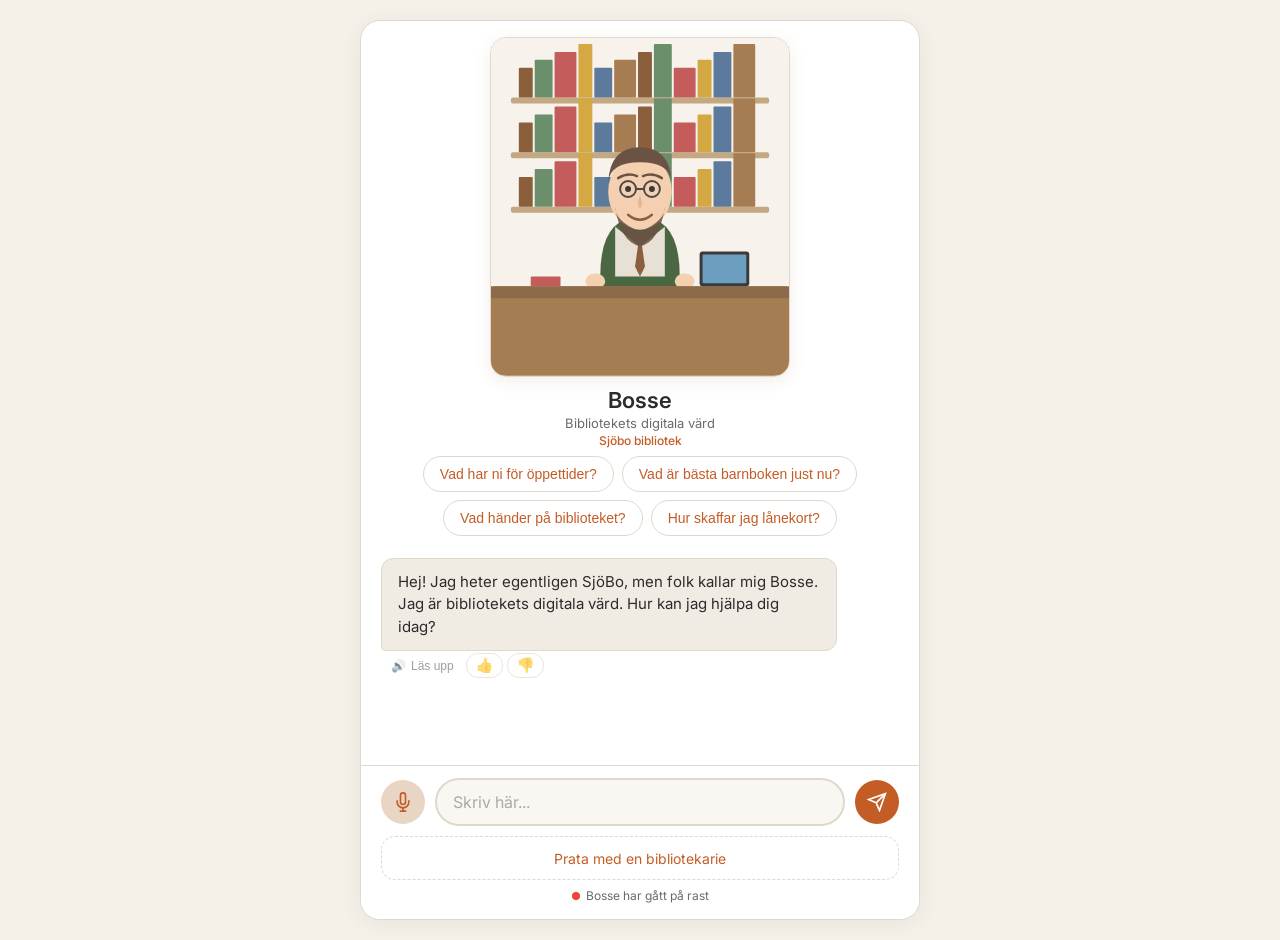
==== ui/index.html @ 3f4b2e7b "Huvudmapp: tre skärmar (medborgare/personal/admin) + AiBi-kiosk, Firebase Hosting-config" ====
<!DOCTYPE html>
<html lang="sv">
<head>
<meta charset="UTF-8">
<meta name="viewport" content="width=device-width, initial-scale=1.0">
<title>Bosse — Bibliotekets digitala värd</title>
<link rel="stylesheet" href="style.css">
<link href="https://fonts.googleapis.com/css2?family=Inter:wght@400;500;600&display=swap" rel="stylesheet">
</head>
<body>
<div class="app-container">
<div class="chat-wrapper">
<div class="avatar-section" id="avatarSection"></div>
<div class="intro-box" id="introBox"><p class="intro-text" id="introText"></p></div>
<div class="quick-chips" id="quickChips"></div>
<div class="chat-history" id="chatHistory"></div>
<div class="input-area" id="inputArea"></div>
</div>
</div>
<div class="attract-overlay hidden" id="attractOverlay">
  <div class="attract-scene" id="attractScene"></div>
  <div class="attract-title" id="attractTitle">Hej! Bosse är här.</div>
  <div class="attract-sub" id="attractSub">Tryck här och fråga mig om böcker, öppettider eller biblioteket.</div>
  <div class="attract-open" id="attractOpen"></div>
  <div class="attract-press"><span class="dot"></span> Tryck var som helst för att börja</div>
</div>
<script src="components/avatar.js"></script>
<script src="components/chat.js"></script>
<script src="components/input.js"></script>
<script src="app.js"></script>
</body>
</html>
---- ui/style.css ----
* { margin: 0; padding: 0; box-sizing: border-box; }

:root {
    --bg: #f5f0e8;
    --card: #ffffff;
    --text: #2c2c2c;
    --text-muted: #6b6b6b;
    --accent: #c45c26;
    --accent-light: #e8d5c4;
    --border: #e0d8cc;
    --shadow: 0 4px 24px rgba(0,0,0,0.06);
    --radius: 20px;
    --radius-sm: 12px;
}

body {
    font-family: 'Inter', sans-serif;
    background: var(--bg);
    color: var(--text);
    min-height: 100vh;
    display: flex;
    justify-content: center;
    align-items: center;
    padding: 20px;
}

.app-container {
    width: 100%;
    max-width: 560px;
    height: 100vh;
    max-height: 900px;
    display: flex;
    flex-direction: column;
}

.chat-wrapper {
    background: var(--card);
    border-radius: var(--radius);
    box-shadow: var(--shadow);
    flex: 1;
    display: flex;
    flex-direction: column;
    overflow: hidden;
    border: 1px solid var(--border);
}

/* Avatar — kompakt */
.avatar-section {
    text-align: center;
    padding: 16px 20px 8px;
    flex-shrink: 0;
}

.avatar-circle {
    width: 60px;
    height: 60px;
    border-radius: 50%;
    background: var(--accent-light);
    display: flex;
    align-items: center;
    justify-content: center;
    margin: 0 auto 8px;
    border: 3px solid var(--accent);
    box-shadow: 0 4px 16px rgba(196, 92, 38, 0.15);
}

.avatar-emoji { font-size: 30px; line-height: 1; }
.bosse-name { font-size: 20px; font-weight: 600; margin-bottom: 2px; }
.bosse-title { font-size: 13px; color: var(--text-muted); }

/* Chat — ren, utan konstiga linjer */
.chat-history {
    flex: 1;
    overflow-y: auto;
    padding: 8px 20px;
    display: flex;
    flex-direction: column;
    gap: 10px;
    scroll-behavior: smooth;
}

.chat-history::-webkit-scrollbar { width: 6px; }
.chat-history::-webkit-scrollbar-thumb { background: var(--border); border-radius: 3px; }

.message {
    max-width: 85%;
    padding: 12px 16px;
    border-radius: var(--radius-sm);
    font-size: 15px;
    line-height: 1.5;
    animation: fadeIn 0.3s ease;
    word-wrap: break-word;
}

@keyframes fadeIn {
    from { opacity: 0; transform: translateY(6px); }
    to { opacity: 1; transform: translateY(0); }
}

.message.user {
    align-self: flex-end;
    background: var(--accent);
    color: white;
    border-bottom-right-radius: 4px;
    margin-left: auto;
}

.message.bosse {
    align-self: flex-start;
    background: #f0ebe3;
    color: var(--text);
    border-bottom-left-radius: 4px;
    border: 1px solid var(--border);
}

.message.typing {
    align-self: flex-start;
    background: #f0ebe3;
    color: var(--text-muted);
    font-style: italic;
    border: 1px solid var(--border);
}

/* Input */
.input-area {
    padding: 12px 20px 16px;
    border-top: 1px solid var(--border);
    background: var(--card);
    flex-shrink: 0;
}

.input-wrapper { display: flex; gap: 10px; align-items: center; }

#userInput {
    flex: 1;
    padding: 12px 16px;
    border: 2px solid var(--border);
    border-radius: 28px;
    font-size: 15px;
    font-family: inherit;
    background: #faf7f2;
    color: var(--text);
    outline: none;
    transition: border-color 0.2s, box-shadow 0.2s;
}

#userInput:focus {
    border-color: var(--accent);
    box-shadow: 0 0 0 3px rgba(196, 92, 38, 0.1);
}

#userInput::placeholder { color: #aaa; }
#userInput:disabled { background: #f0ece6; color: #999; }

.mic-btn {
    width: 44px;
    height: 44px;
    border-radius: 50%;
    border: none;
    background: #e8d5c4;
    color: var(--accent);
    display: flex;
    align-items: center;
    justify-content: center;
    cursor: pointer;
    transition: all 0.2s;
    flex-shrink: 0;
}

.mic-btn:hover { background: var(--accent-light); transform: scale(1.05); }
.mic-btn.recording { background: #f44336; color: white; animation: pulse 1s infinite; }
@keyframes pulse { 0%, 100% { transform: scale(1); } 50% { transform: scale(1.1); } }

.send-btn {
    width: 44px;
    height: 44px;
    border-radius: 50%;
    border: none;
    background: var(--accent);
    color: white;
    display: flex;
    align-items: center;
    justify-content: center;
    cursor: pointer;
    transition: transform 0.15s, background 0.2s;
    flex-shrink: 0;
}

.send-btn:hover { background: #a84d1f; transform: scale(1.05); }
.send-btn:active { transform: scale(0.95); }
.send-btn:disabled { background: #ccc; cursor: not-allowed; transform: none; }

.status-bar {
    display: flex;
    align-items: center;
    justify-content: center;
    gap: 6px;
    margin-top: 8px;
    font-size: 12px;
    color: var(--text-muted);
}

.status-dot {
    width: 8px;
    height: 8px;
    border-radius: 50%;
    background: #ccc;
    transition: background 0.3s;
}

.status-dot.online { background: #4caf50; box-shadow: 0 0 6px rgba(76,175,80,0.4); }
.status-dot.offline { background: #f44336; }
.status-dot.dummy { background: #ff9800; }

@media (max-width: 600px) {
    body { padding: 0; }
    .app-container { max-width: 100%; max-height: 100vh; height: 100vh; }
    .chat-wrapper { border-radius: 0; border: none; }
}
/* ===== BOSSE-FAS2-START - tillagt av bosse-fas2-frontend.sh ===== */

:root {
    /* Saknades tidigare men refererades av flera hover-regler. */
    --accent-soft: #f5ece0;
    --success: #6b8e6b;
    --danger: #c45c5c;
}

/* Meddelandegrupp: bubbla + feedbackrad. Bubblan behåller sitt utseende,
   men flyttas in i en grupp så knapparna kan ligga utanför den. */
.msg-group {
    display: flex;
    flex-direction: column;
    max-width: 88%;
    gap: 2px;
}

.msg-group.user {
    align-self: flex-end;
    align-items: flex-end;
}

.msg-group.bosse {
    align-self: flex-start;
    align-items: flex-start;
}

.msg-group .message {
    max-width: 100%;
    margin-left: 0;
    margin-right: 0;
}

/* ===== Tumme upp / ner ===== */
.message-feedback {
    display: flex;
    gap: 6px;
    padding-left: 2px;
    opacity: 0.65;
    transition: opacity 0.2s;
}

.message-feedback:hover {
    opacity: 1;
}

.feedback-btn {
    background: none;
    border: 1px solid var(--border, #e8e0d4);
    border-radius: 12px;
    padding: 3px 9px;
    font-size: 14px;
    line-height: 1.2;
    cursor: pointer;
    transition: all 0.15s;
}

.feedback-btn:hover {
    background: var(--accent-soft);
    border-color: var(--accent-light, #d4b896);
    transform: scale(1.06);
}

.feedback-btn.up:hover {
    background: #e8f5e9;
    border-color: var(--success);
}

.feedback-btn.down:hover {
    background: #ffebee;
    border-color: var(--danger);
}

.feedback-btn.voted {
    opacity: 0.45;
    pointer-events: none;
}

.feedback-thanks {
    font-size: 12px;
    color: var(--success);
    padding-left: 2px;
}

/* ===== Källkort ===== */
.msg-sources {
    display: flex;
    flex-wrap: wrap;
    align-items: center;
    gap: 6px;
    margin-top: 6px;
    padding-left: 2px;
    max-width: 82%;
}
.sources-label {
    font-size: 11px;
    color: var(--muted, #8a8279);
    margin-right: 4px;
}
.source-chip {
    border: 1px solid var(--accent-light, #d4b896);
    background: #fdfaf5;
    color: var(--accent, #8b5e3c);
    border-radius: 20px;
    padding: 5px 12px;
    font-size: 12px;
    font-family: inherit;
    cursor: pointer;
    transition: all 0.15s;
    max-width: 100%;
    overflow: hidden;
    text-overflow: ellipsis;
    white-space: nowrap;
}
.source-chip:hover {
    background: var(--accent-soft, #f2e8db);
}
.sources-hint {
    font-size: 10px;
    color: var(--muted, #8a8279);
    opacity: 0.7;
}

/* ===== Prata med en bibliotekarie ===== */
.human-btn {
    display: block;
    width: 100%;
    margin-top: 10px;
    padding: 11px;
    background: transparent;
    border: 1.5px dashed var(--accent-light, #d4b896);
    border-radius: 14px;
    color: var(--accent, #8b5e3c);
    font-size: 14px;
    font-family: inherit;
    cursor: pointer;
    transition: all 0.2s;
    min-height: 44px;
}

.human-btn:hover:not(:disabled) {
    background: var(--accent-soft);
    border-style: solid;
}

.human-btn:disabled {
    cursor: default;
    opacity: 0.75;
}

.human-btn.sent {
    border-style: solid;
    border-color: var(--success);
    color: var(--success);
    background: #f2f7f2;
}

/* ===== Mobil och touch ===== */
@media (max-width: 600px) {
    .message { font-size: 16px; }
    .human-btn { font-size: 15px; padding: 13px; }
}

/* Textstorlek 16px hindrar iOS från att zooma in vid fokus. */
#userInput { font-size: 16px; }

/* Grövre träffytor när det inte finns någon muspekare. */
@media (hover: none) {
    .feedback-btn { padding: 7px 13px; font-size: 16px; }
    .mic-btn, .send-btn { width: 50px; height: 50px; min-width: 50px; }
}

/* Respektera systeminställning för minskad rörelse. */
@media (prefers-reduced-motion: reduce) {
    * { animation: none !important; transition: none !important; }
}

/* ===== BOSSE-FAS2-SLUT ===== */
/* ===== BOSSE-GRAFIK-START ===== */

/* Illustrationen ligger i en inramad ruta i stället för att bre ut sig
   till kanterna. Då spelar det ingen roll hur avatar-sektionens padding
   är satt - ramen ser avsiktlig ut oavsett. */
.bosse-scene-wrap {
    width: 100%;
    max-width: 300px;
    margin: 0 auto 10px;
    border-radius: 16px;
    overflow: hidden;
    border: 1px solid var(--border, #e8e0d4);
    box-shadow: 0 4px 16px rgba(139, 94, 60, 0.10);
    line-height: 0;
}

.bosse-scene {
    display: block;
    width: 100%;
    height: auto;
}

/* Andning: hela figuren, inte disken eller hyllan bakom. */
.bosse-breathe {
    animation: bosseBreathe 4.6s ease-in-out infinite;
    transform-box: fill-box;
    transform-origin: center bottom;
}

@keyframes bosseBreathe {
    0%, 100% { transform: translateY(0); }
    50%      { transform: translateY(-2.5px); }
}

/* Blinkning: nästan hela tiden öppna ögon, en kort blinkning per varv. */
.bosse-eyes {
    animation: bosseBlink 5.4s infinite;
    transform-box: fill-box;
    transform-origin: center;
}

@keyframes bosseBlink {
    0%, 93%, 100% { transform: scaleY(1); }
    96%           { transform: scaleY(0.12); }
}

/* En nick när sidan laddas - i stället för en vinkande arm, som lätt
   ser trasig ut i så små storlekar. */
.bosse-greet.greeting {
    animation: bosseGreet 1.2s ease-in-out 1;
    transform-box: fill-box;
    transform-origin: center bottom;
}

@keyframes bosseGreet {
    0%, 100% { transform: rotate(0deg); }
    28%      { transform: rotate(-2.6deg); }
    62%      { transform: rotate(1.8deg); }
}

/* Munnen: leende i vila, rör sig när han svarar. */
.bosse-mouth-open {
    opacity: 0;
    transform-box: fill-box;
    transform-origin: center;
}

.bosse-mouth-smile,
.bosse-mouth-open { transition: opacity 0.14s ease; }

.bosse-scene.talking .bosse-mouth-smile { opacity: 0; }

.bosse-scene.talking .bosse-mouth-open {
    opacity: 1;
    animation: bosseTalk 0.36s ease-in-out infinite alternate;
}

@keyframes bosseTalk {
    from { transform: scaleY(0.45) scaleX(0.92); }
    to   { transform: scaleY(1.15) scaleX(1.05); }
}

.bosse-name {
    font-size: 22px;
    font-weight: 600;
    margin: 0 0 2px;
}

.bosse-title {
    font-size: 13px;
    color: var(--text-muted, #8a8279);
    margin: 0;
}

.bosse-workplace {
    font-size: 12px;
    color: var(--accent, #8b5e3c);
    font-weight: 500;
    margin: 2px 0 0;
}

/* ===== Bosse tänker ===== */
.typing-bubble {
    align-self: flex-start;
    display: flex;
    align-items: center;
    gap: 9px;
    max-width: 88%;
    padding: 13px 17px;
    background: #f0ebe3;
    border: 1px solid var(--border, #e8e0d4);
    border-radius: 18px;
    border-bottom-left-radius: 4px;
}

.typing-bubble .typing-text {
    font-size: 13px;
    font-style: italic;
    color: var(--text-muted, #8a8279);
}

.typing-dots {
    display: inline-flex;
    gap: 4px;
    align-items: center;
}

.typing-dots span {
    width: 6px;
    height: 6px;
    border-radius: 50%;
    background: var(--accent-light, #d4b896);
    animation: bosseDots 1.4s infinite ease-in-out both;
}

.typing-dots span:nth-child(1) { animation-delay: -0.32s; }
.typing-dots span:nth-child(2) { animation-delay: -0.16s; }

@keyframes bosseDots {
    0%, 80%, 100% { transform: scale(0.4); opacity: 0.45; }
    40%           { transform: scale(1);   opacity: 1; }
}

@media (max-width: 600px) {
    .bosse-scene-wrap { max-width: 260px; }
    .bosse-name { font-size: 20px; }
}

/* Stänger av all rörelse för den som valt det i sitt operativsystem. */
@media (prefers-reduced-motion: reduce) {
    .bosse-breathe,
    .bosse-eyes,
    .bosse-greet.greeting,
    .bosse-scene.talking .bosse-mouth-open,
    .typing-dots span {
        animation: none !important;
    }
    .typing-dots span { transform: scale(0.8); opacity: 0.7; }
    .bosse-scene.thinking .bosse-breathe { transform: none; }
    .bosse-scene.thinking .bosse-eyes { transform: none; }
    .bosse-scene.thinking .bosse-eyebrows { transform: none; }
    .quick-chip { transition: none; }
    .attract-overlay .attract-press .dot { animation: none; }
}

/* ===== BOSSE-GRAFIK-SLUT ===== */

/* ===== Tänkande: blicken söker uppåt, ögonbrynen lyfter, kroppen håller andan. */
.bosse-scene.thinking .bosse-breathe {
    animation: none;
    transform: rotate(-1.4deg) scaleY(0.985);
}
.bosse-scene.thinking .bosse-eyes {
    animation: none;
    transform: translateY(-2.5px) scaleY(0.92);
}
.bosse-scene.thinking .bosse-eyebrows {
    transform: translateY(-2.8px);
    transform-box: fill-box;
}
.bosse-scene.thinking .bosse-mouth-smile { opacity: 0.55; }
.bosse-eyebrows { transition: transform 0.35s ease; }

/* ===== Förslagschips: klickbara snabbfrågor, slipper skriva på kiosken ===== */
.quick-chips {
    display: flex;
    flex-wrap: wrap;
    gap: 8px;
    justify-content: center;
    margin: 0 auto 14px;
    max-width: 540px;
}
.quick-chip {
    border: 1.5px solid var(--border, #e8e0d4);
    background: #fff;
    color: var(--accent, #8b5e3c);
    padding: 9px 16px;
    border-radius: 999px;
    font-size: 14px;
    font-weight: 500;
    cursor: pointer;
    transition: transform 0.12s ease, background 0.15s ease, box-shadow 0.15s ease;
}
.quick-chip:hover { background: #faf3ea; transform: translateY(-1px); box-shadow: 0 3px 10px rgba(139,94,60,.14); }
.quick-chip:active { transform: scale(0.97); }

/* ===== Läs upp-knapp (tillgänglighet: äldre, synnedsättning, läsovana) ===== */
.read-btn {
    display: inline-flex;
    align-items: center;
    gap: 5px;
    border: none;
    background: transparent;
    color: var(--text-muted, #8a8279);
    font-size: 12px;
    padding: 4px 8px;
    border-radius: 999px;
    cursor: pointer;
    transition: background 0.15s ease, color 0.15s ease;
}
.read-btn:hover { background: #f0ebe3; color: var(--accent, #8b5e3c); }
.read-btn.speaking { background: #e8f5e9; color: #2e7d32; }
.message-feedback { display: flex; align-items: center; gap: 4px; }

/* ===== Idle/attract-läge: stillbild som säger "tryck här" på kiosken ===== */
.attract-overlay {
    position: fixed;
    inset: 0;
    background: linear-gradient(160deg, var(--bg, #f5f0e8) 0%, #efe5d6 100%);
    display: flex;
    flex-direction: column;
    align-items: center;
    justify-content: center;
    text-align: center;
    gap: 10px;
    z-index: 50;
    padding: 32px;
    cursor: pointer;
}
.attract-overlay.hidden { display: none; }
.attract-overlay .attract-scene { max-width: 380px; width: 100%; margin: 0 auto; }
.attract-overlay .attract-title {
    font-size: clamp(22px, 4.5vw, 34px);
    font-weight: 700;
    color: var(--accent, #8b5e3c);
    margin: 12px 0 4px;
}
.attract-overlay .attract-sub { color: var(--text-muted, #8a8279); font-size: 17px; }
.attract-overlay .attract-open {
    margin-top: 18px;
    background: #fff;
    border: 1px solid var(--border, #e8e0d4);
    border-radius: 999px;
    padding: 11px 22px;
    font-size: 15px;
    font-weight: 500;
    color: #2e7d32;
    box-shadow: 0 4px 16px rgba(0,0,0,.06);
}
.attract-overlay .attract-press {
    margin-top: 22px;
    font-size: 15px;
    color: var(--accent, #8b5e3c);
    font-weight: 600;
    display: flex;
    align-items: center;
    gap: 9px;
}
.attract-overlay .attract-press .dot {
    width: 11px; height: 11px; border-radius: 50%;
    background: #c45c5c;
    animation: pulse 1.6s ease-in-out infinite;
}

/* ===== Attract-läget visar gubben utan text-positionering under ===== */
.attract-overlay .bosse-scene-wrap { border: none; box-shadow: 0 10px 40px rgba(139,94,60,.18); }
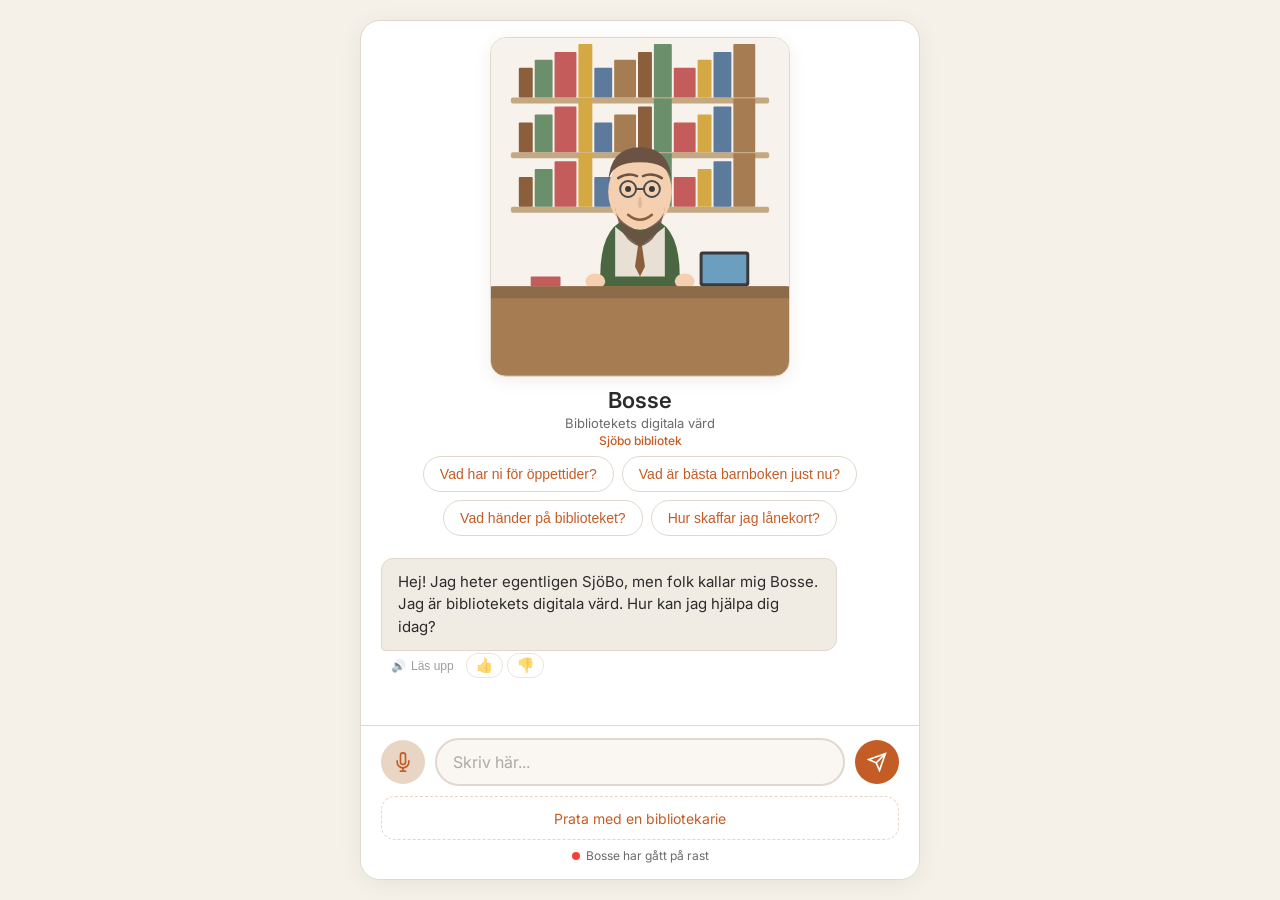
==== commit 981ab3dd: "Fix mobile chat layout overflow Co-authored-by: peterhangse <81423756+peterhangse@users.noreply.gith" ====
--- a/ui/index.html
+++ b/ui/index.html
@@ -10,10 +10,12 @@
 <body>
 <div class="app-container">
 <div class="chat-wrapper">
+<div class="chat-scroll" id="chatScroll">
 <div class="avatar-section" id="avatarSection"></div>
 <div class="intro-box" id="introBox"><p class="intro-text" id="introText"></p></div>
 <div class="quick-chips" id="quickChips"></div>
 <div class="chat-history" id="chatHistory"></div>
+</div>
 <div class="input-area" id="inputArea"></div>
 </div>
 </div>
--- a/ui/style.css
+++ b/ui/style.css
@@ -18,19 +18,21 @@
     background: var(--bg);
     color: var(--text);
     min-height: 100vh;
+    min-height: 100dvh;
     display: flex;
     justify-content: center;
     align-items: center;
-    padding: 20px;
+    padding: max(20px, env(safe-area-inset-top)) max(20px, env(safe-area-inset-right)) max(20px, env(safe-area-inset-bottom)) max(20px, env(safe-area-inset-left));
 }
 
 .app-container {
     width: 100%;
     max-width: 560px;
-    height: 100vh;
+    height: min(900px, calc(100dvh - env(safe-area-inset-top) - env(safe-area-inset-bottom) - 40px));
     max-height: 900px;
     display: flex;
     flex-direction: column;
+    min-height: 0;
 }
 
 .chat-wrapper {
@@ -44,6 +46,15 @@
     border: 1px solid var(--border);
 }
 
+.chat-scroll {
+    flex: 1;
+    min-height: 0;
+    overflow-y: auto;
+    overscroll-behavior: contain;
+    padding: 0 0 8px;
+    scroll-behavior: smooth;
+}
+
 /* Avatar — kompakt */
 .avatar-section {
     text-align: center;
@@ -70,17 +81,15 @@
 
 /* Chat — ren, utan konstiga linjer */
 .chat-history {
-    flex: 1;
-    overflow-y: auto;
-    padding: 8px 20px;
+    padding: 8px 20px 0;
     display: flex;
     flex-direction: column;
     gap: 10px;
-    scroll-behavior: smooth;
-}
-
-.chat-history::-webkit-scrollbar { width: 6px; }
-.chat-history::-webkit-scrollbar-thumb { background: var(--border); border-radius: 3px; }
+    min-height: min-content;
+}
+
+.chat-scroll::-webkit-scrollbar { width: 6px; }
+.chat-scroll::-webkit-scrollbar-thumb { background: var(--border); border-radius: 3px; }
 
 .message {
     max-width: 85%;
@@ -127,6 +136,7 @@
     border-top: 1px solid var(--border);
     background: var(--card);
     flex-shrink: 0;
+    padding-bottom: calc(16px + env(safe-area-inset-bottom));
 }
 
 .input-wrapper { display: flex; gap: 10px; align-items: center; }
@@ -214,8 +224,10 @@
 
 @media (max-width: 600px) {
     body { padding: 0; }
-    .app-container { max-width: 100%; max-height: 100vh; height: 100vh; }
+    .app-container { max-width: 100%; max-height: none; height: 100dvh; }
     .chat-wrapper { border-radius: 0; border: none; }
+    .chat-scroll { padding-bottom: 4px; }
+    .avatar-section { padding: 8px 14px 4px; }
 }
 /* ===== BOSSE-FAS2-START - tillagt av bosse-fas2-frontend.sh ===== */
 
@@ -225,6 +237,8 @@
     --success: #6b8e6b;
     --danger: #c45c5c;
 }
+
+.hidden { display: none !important; }
 
 /* Meddelandegrupp: bubbla + feedbackrad. Bubblan behåller sitt utseende,
    men flyttas in i en grupp så knapparna kan ligga utanför den. */
@@ -602,6 +616,12 @@
 .quick-chip:hover { background: #faf3ea; transform: translateY(-1px); box-shadow: 0 3px 10px rgba(139,94,60,.14); }
 .quick-chip:active { transform: scale(0.97); }
 
+.chat-wrapper.chat-started .avatar-section,
+.chat-wrapper.chat-started .intro-box,
+.chat-wrapper.chat-started .quick-chips {
+    display: none;
+}
+
 /* ===== Läs upp-knapp (tillgänglighet: äldre, synnedsättning, läsovana) ===== */
 .read-btn {
     display: inline-flex;
@@ -672,3 +692,14 @@
 
 /* ===== Attract-läget visar gubben utan text-positionering under ===== */
 .attract-overlay .bosse-scene-wrap { border: none; box-shadow: 0 10px 40px rgba(139,94,60,.18); }
+
+@media (max-width: 600px) {
+    .bosse-scene-wrap { max-width: 220px; margin-bottom: 6px; }
+    .bosse-name { font-size: 18px; }
+    .bosse-title { font-size: 12px; }
+    .bosse-workplace { font-size: 11px; }
+    .quick-chips { gap: 6px; margin-bottom: 10px; padding: 0 12px; }
+    .quick-chip { font-size: 13px; padding: 8px 12px; }
+    .chat-history { padding-left: 14px; padding-right: 14px; }
+    .input-area { padding-left: 14px; padding-right: 14px; }
+}
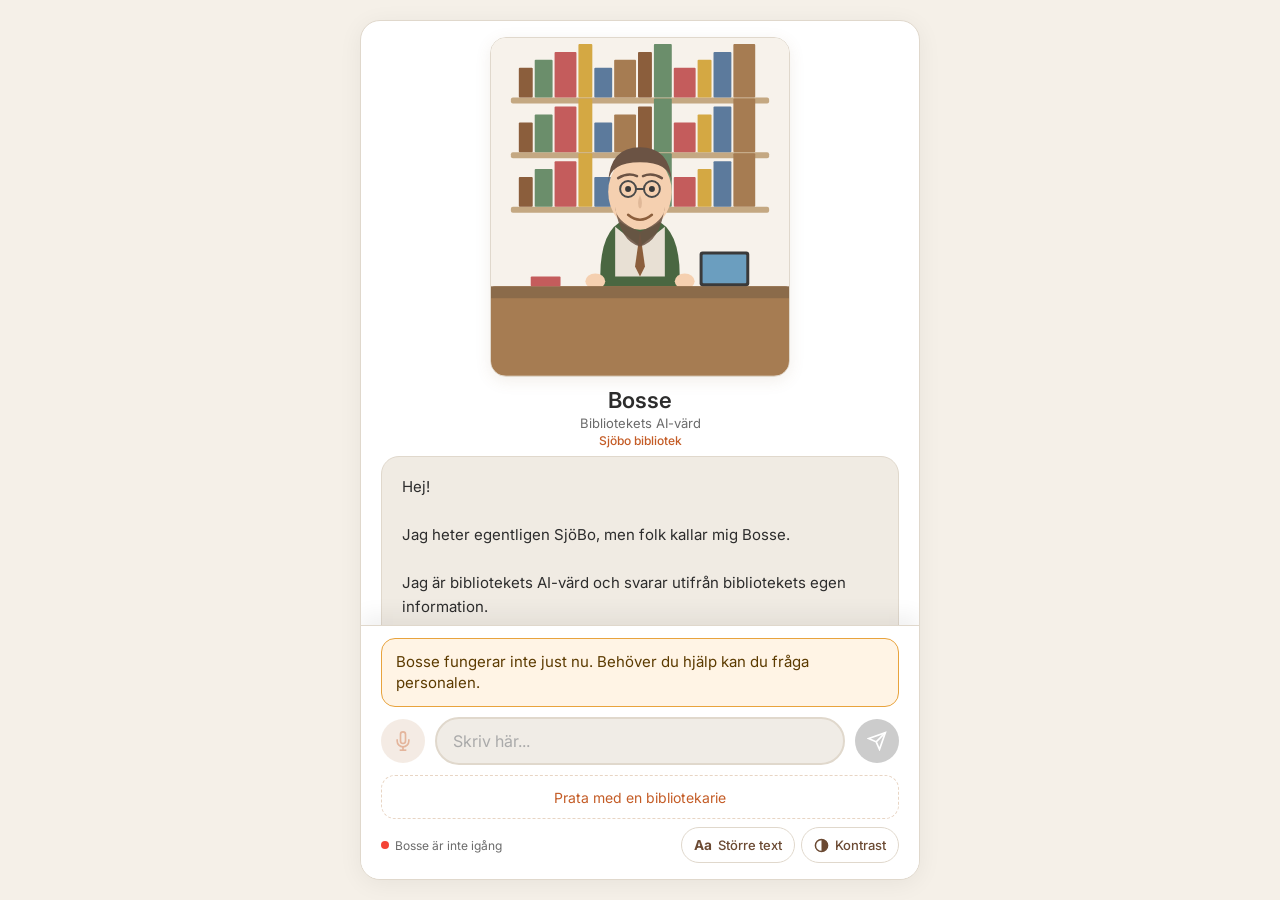
==== commit 23a12a5c: "Gränssnittet: AI-hälsning, återställning, ärlig personalknapp och tillgänglighet - Hälsning, viloskä" ====
--- a/ui/index.html
+++ b/ui/index.html
@@ -3,7 +3,8 @@
 <head>
 <meta charset="UTF-8">
 <meta name="viewport" content="width=device-width, initial-scale=1.0">
-<title>Bosse — Bibliotekets digitala värd</title>
+<title>Bosse — Bibliotekets AI-värd</title>
+<link rel="stylesheet" href="components/gemensam.css">
 <link rel="stylesheet" href="style.css">
 <link href="https://fonts.googleapis.com/css2?family=Inter:wght@400;500;600&display=swap" rel="stylesheet">
 </head>
@@ -21,11 +22,15 @@
 </div>
 <div class="attract-overlay hidden" id="attractOverlay">
   <div class="attract-scene" id="attractScene"></div>
-  <div class="attract-title" id="attractTitle">Hej! Bosse är här.</div>
-  <div class="attract-sub" id="attractSub">Tryck här och fråga mig om böcker, öppettider eller biblioteket.</div>
+  <div class="attract-title" id="attractTitle">Hej!</div>
+  <div class="attract-sub" id="attractSub">Jag är bibliotekets AI-värd. Fråga mig om böcker, öppettider eller biblioteket.</div>
   <div class="attract-open" id="attractOpen"></div>
   <div class="attract-press"><span class="dot"></span> Tryck var som helst för att börja</div>
 </div>
+<script src="vendor/qrcode.js"></script>
+<script src="components/profil.js"></script>
+<script src="components/qr.js"></script>
+<script src="components/tillganglighet.js"></script>
 <script src="components/avatar.js"></script>
 <script src="components/chat.js"></script>
 <script src="components/input.js"></script>
--- a/ui/components/gemensam.css
+++ b/ui/components/gemensam.css
@@ -0,0 +1,92 @@
+/* Delas av Bosse (style.css) och kioskvyn (kiosk.css):
+   QR-ruta, knappar för text och kontrast, och yta för skärmläsare. */
+
+.sr-only {
+    position: absolute !important;
+    width: 1px; height: 1px;
+    padding: 0; margin: -1px;
+    overflow: hidden; clip: rect(0 0 0 0);
+    white-space: nowrap; border: 0;
+}
+
+/* Ingen blå markering när man trycker på en pekskärm. */
+button, a { -webkit-tap-highlight-color: transparent; }
+
+/* ===== QR-kod till en källa ===== */
+.qr-overlay {
+    position: fixed;
+    inset: 0;
+    z-index: 100;
+    background: rgba(44, 32, 24, 0.55);
+    display: flex;
+    align-items: center;
+    justify-content: center;
+    padding: 24px;
+}
+.qr-ruta {
+    background: #fff;
+    color: #2c2c2c;
+    border-radius: 20px;
+    padding: 28px 28px 22px;
+    width: min(420px, 100%);
+    text-align: center;
+    box-shadow: 0 20px 60px rgba(0, 0, 0, 0.25);
+    font-family: 'Inter', -apple-system, "Segoe UI", Roboto, Arial, sans-serif;
+}
+.qr-rubrik { font-size: 19px; font-weight: 600; margin: 0 0 14px; line-height: 1.35; }
+.qr-bild { width: min(300px, 100%); margin: 0 auto; line-height: 0; }
+.qr-bild svg { width: 100%; height: auto; display: block; }
+.qr-instr { font-size: 16px; margin: 14px 0 4px; line-height: 1.45; }
+.qr-adress { font-size: 13px; color: #6b6b6b; margin: 0 0 18px; word-break: break-all; }
+.qr-stang {
+    font-family: inherit;
+    font-size: 16px;
+    font-weight: 600;
+    background: #c45c26;
+    color: #fff;
+    border: 0;
+    border-radius: 12px;
+    padding: 12px 32px;
+    min-height: 48px;
+    cursor: pointer;
+}
+.qr-stang:hover { background: #a84d1f; }
+
+/* ===== Större text och kontrast ===== */
+.a11y-rad { display: flex; gap: 6px; flex-wrap: wrap; }
+.a11y-knapp {
+    display: inline-flex;
+    align-items: center;
+    gap: 6px;
+    font-family: inherit;
+    font-size: 13px;
+    font-weight: 500;
+    color: #6b4a33;
+    background: #fff;
+    border: 1.5px solid #e0d8cc;
+    border-radius: 999px;
+    padding: 6px 12px;
+    min-height: 36px;
+    cursor: pointer;
+}
+.a11y-knapp:hover { background: #faf3ea; }
+.a11y-knapp[aria-pressed="true"] { background: #4a3426; border-color: #4a3426; color: #fff; }
+.a11y-ikon { font-weight: 700; font-size: 1.05em; display: inline-flex; }
+.a11y-ikon svg { width: 1.1em; height: 1.1em; }
+
+/* QR-rutan i kontrastläge */
+html.hog-kontrast .qr-ruta { border: 3px solid #000; color: #000; }
+html.hog-kontrast .qr-adress { color: #000; }
+html.hog-kontrast .qr-stang { background: #000; }
+html.hog-kontrast .a11y-knapp { color: #000; border: 2px solid #000; }
+html.hog-kontrast .a11y-knapp[aria-pressed="true"] { background: #000; color: #fff; }
+
+@media (orientation: portrait) and (min-width: 700px) and (min-height: 1000px) {
+    .qr-ruta { width: min(620px, 100%); padding: 40px 40px 30px; }
+    .qr-rubrik { font-size: 26px; }
+    .qr-bild { width: min(440px, 100%); }
+    .qr-instr { font-size: 22px; }
+    .qr-adress { font-size: 17px; }
+    .qr-stang { font-size: 22px; padding: 16px 48px; min-height: 64px; }
+    .a11y-knapp { font-size: 17px; padding: 10px 18px; min-height: 52px; }
+}
--- a/ui/style.css
+++ b/ui/style.css
@@ -9,6 +9,7 @@
     --accent-light: #e8d5c4;
     --border: #e0d8cc;
     --shadow: 0 4px 24px rgba(0,0,0,0.06);
+    --input-bar-shadow: 0 -10px 20px rgba(0,0,0,0.06);
     --radius: 20px;
     --radius-sm: 12px;
 }
@@ -28,7 +29,7 @@
 .app-container {
     width: 100%;
     max-width: 560px;
-    height: min(900px, calc(100dvh - env(safe-area-inset-top) - env(safe-area-inset-bottom) - 40px));
+    height: clamp(320px, calc(100dvh - env(safe-area-inset-top) - env(safe-area-inset-bottom) - 40px), 900px);
     max-height: 900px;
     display: flex;
     flex-direction: column;
@@ -48,6 +49,8 @@
 
 .chat-scroll {
     flex: 1;
+    display: flex;
+    flex-direction: column;
     min-height: 0;
     overflow-y: auto;
     overscroll-behavior: contain;
@@ -85,7 +88,22 @@
     display: flex;
     flex-direction: column;
     gap: 10px;
-    min-height: min-content;
+    margin-top: auto;
+}
+
+.intro-box {
+    margin: 0 20px;
+    padding: 18px 20px;
+    background: #f0ebe3;
+    border: 1px solid var(--border);
+    border-radius: 18px;
+    color: var(--text);
+}
+
+.intro-text {
+    font-size: 15px;
+    line-height: 1.6;
+    white-space: pre-line;
 }
 
 .chat-scroll::-webkit-scrollbar { width: 6px; }
@@ -134,9 +152,15 @@
 .input-area {
     padding: 12px 20px 16px;
     border-top: 1px solid var(--border);
-    background: var(--card);
+    background-color: var(--card);
     flex-shrink: 0;
     padding-bottom: calc(16px + env(safe-area-inset-bottom));
+    position: sticky;
+    bottom: 0;
+    z-index: 2;
+    isolation: isolate;
+    background-clip: padding-box;
+    box-shadow: var(--input-bar-shadow);
 }
 
 .input-wrapper { display: flex; gap: 10px; align-items: center; }
@@ -616,10 +640,32 @@
 .quick-chip:hover { background: #faf3ea; transform: translateY(-1px); box-shadow: 0 3px 10px rgba(139,94,60,.14); }
 .quick-chip:active { transform: scale(0.97); }
 
-.chat-wrapper.chat-started .avatar-section,
-.chat-wrapper.chat-started .intro-box,
-.chat-wrapper.chat-started .quick-chips {
+.chat-wrapper.conversation-active .quick-chips {
     display: none;
+}
+
+.chat-wrapper.conversation-active .avatar-section {
+    padding: 12px 20px 4px;
+}
+
+.chat-wrapper.conversation-active .intro-box {
+    margin: 0 16px 8px;
+    padding: 10px 14px;
+    border-radius: 14px;
+    background: #f7f2eb;
+}
+
+.chat-wrapper.conversation-active .intro-text {
+    font-size: 13px;
+    line-height: 1.4;
+    display: -webkit-box;
+    -webkit-box-orient: vertical;
+    -webkit-line-clamp: 2;
+    overflow: hidden;
+}
+
+.chat-wrapper.conversation-active .chat-history {
+    margin-top: 0;
 }
 
 /* ===== Läs upp-knapp (tillgänglighet: äldre, synnedsättning, läsovana) ===== */
@@ -703,3 +749,163 @@
     .chat-history { padding-left: 14px; padding-right: 14px; }
     .input-area { padding-left: 14px; padding-right: 14px; }
 }
+
+/* ===== Stående pekskärm (bibliotekets kiosker) =====
+   Slår till på stående skärmar som är minst 700 px breda och 1000 px höga,
+   alltså pekskärmarna i 1080x1920 men inte mobiler. Bosse fyller då hela
+   skärmen, och text och knappar blir stora nog att träffa med fingret. */
+@media (orientation: portrait) and (min-width: 700px) and (min-height: 1000px) {
+    body { padding: 0; }
+    .app-container { max-width: none; height: 100dvh; max-height: none; }
+    .chat-wrapper { border-radius: 0; border: none; box-shadow: none; }
+
+    .avatar-section { padding: 56px 56px 16px; }
+    .bosse-scene-wrap { max-width: 460px; border-radius: 24px; margin-bottom: 18px; }
+    .bosse-name { font-size: 36px; }
+    .bosse-title { font-size: 20px; }
+    .bosse-workplace { font-size: 18px; }
+
+    .intro-box { margin: 12px 56px 0; padding: 26px 30px; border-radius: 24px; }
+    .intro-text { font-size: 24px; line-height: 1.5; }
+
+    .quick-chips { max-width: none; margin: 28px 56px; gap: 16px; }
+    .quick-chip { font-size: 21px; padding: 18px 28px; border-width: 2px; }
+
+    .chat-history { padding: 20px 56px 0; gap: 18px; }
+    .message { font-size: 22px; padding: 20px 24px; border-radius: 20px; }
+    .typing-bubble { padding: 18px 22px; }
+    .typing-bubble .typing-text { font-size: 18px; }
+    .typing-dots span { width: 9px; height: 9px; }
+    .read-btn, .feedback-btn { font-size: 17px; padding: 8px 14px; }
+    .source-chip, .sources-label { font-size: 16px; }
+
+    .input-area { padding: 22px 56px 32px; }
+    .input-wrapper { gap: 16px; }
+    #userInput { font-size: 22px; padding: 20px 26px; border-radius: 44px; }
+    .mic-btn, .send-btn { width: 72px; height: 72px; }
+    .mic-btn svg, .send-btn svg { width: 30px; height: 30px; }
+    .human-btn { font-size: 20px; padding: 18px; margin-top: 16px; border-radius: 18px; }
+    .status-bar { font-size: 17px; margin-top: 14px; }
+    .status-dot { width: 12px; height: 12px; }
+
+    /* När samtalet är igång krymper Bosse så att svaren får plats. */
+    .chat-wrapper.conversation-active .avatar-section { padding: 28px 56px 8px; }
+    .chat-wrapper.conversation-active .bosse-scene-wrap { max-width: 260px; }
+    .chat-wrapper.conversation-active .intro-box { margin: 0 56px 12px; padding: 14px 20px; }
+    .chat-wrapper.conversation-active .intro-text { font-size: 18px; }
+
+    .attract-overlay { gap: 18px; padding: 64px; }
+    .attract-overlay .attract-scene { max-width: 580px; }
+    .attract-overlay .attract-title { font-size: 56px; }
+    .attract-overlay .attract-sub { font-size: 26px; }
+    .attract-overlay .attract-open { font-size: 22px; padding: 16px 32px; }
+    .attract-overlay .attract-press { font-size: 24px; }
+    .attract-overlay .attract-press .dot { width: 16px; height: 16px; }
+}
+
+/* ===== Stor liggande skärm: lite bredare chattruta ===== */
+@media (orientation: landscape) and (min-width: 1400px) and (min-height: 900px) {
+    .app-container { max-width: 720px; }
+    .message, .intro-text { font-size: 17px; }
+}
+
+/* Inmatningsfältet får krympa, annars knuffas skicka-knappen ut ur rutan på mobil. */
+#userInput { min-width: 0; }
+.attract-overlay .attract-open:empty { display: none; }
+
+/* ===== Statusrad, felläge och personalsvar ===== */
+.status-row {
+    display: flex;
+    align-items: center;
+    justify-content: space-between;
+    flex-wrap: wrap;
+    gap: 8px;
+    margin-top: 8px;
+}
+.status-row .status-bar { margin-top: 0; }
+
+.offline-notice {
+    background: #fff4e5;
+    border: 1.5px solid #e8a33d;
+    color: #5c3b00;
+    border-radius: 14px;
+    padding: 12px 14px;
+    font-size: 15px;
+    line-height: 1.45;
+    margin-bottom: 10px;
+}
+
+.human-svar {
+    margin: 8px 2px 0;
+    font-size: 14px;
+    line-height: 1.45;
+    color: var(--text);
+}
+
+/* Källor utan webbadress är bara text, med webbadress en knapp med QR. */
+span.source-chip { cursor: default; }
+.source-chip.har-lank { display: inline-flex; align-items: center; gap: 6px; }
+.source-chip .qr-ikon { display: inline-flex; flex-shrink: 0; }
+
+/* I samtalsläget visas hälsningen på två rader utan tomrader, så att
+   meningen om att det är en AI inte göms bakom tre punkter. */
+.chat-wrapper.conversation-active .intro-text { white-space: normal; }
+
+/* När tjänsten är nere går det inte att fråga. */
+.mic-btn:disabled { opacity: 0.45; cursor: not-allowed; transform: none; }
+html.aibi-nere .quick-chips { opacity: 0.45; pointer-events: none; }
+
+/* ===== Större text: bara samtalet växer, inte ramen runt ===== */
+html.storre-text .intro-box,
+html.storre-text .quick-chips,
+html.storre-text .chat-history { zoom: 1.3; }
+html.storre-text #userInput { font-size: 19px; }
+html.storre-text .human-btn,
+html.storre-text .human-svar,
+html.storre-text .offline-notice { font-size: 18px; }
+
+/* ===== Hög kontrast ===== */
+html.hog-kontrast {
+    --bg: #ffffff;
+    --card: #ffffff;
+    --text: #000000;
+    --text-muted: #1a1a1a;
+    --accent: #8a3500;
+    --accent-light: #000000;
+    --border: #000000;
+}
+html.hog-kontrast .message.bosse,
+html.hog-kontrast .intro-box,
+html.hog-kontrast .typing-bubble,
+html.hog-kontrast .chat-wrapper.conversation-active .intro-box {
+    background: #ffffff;
+    border: 2px solid #000000;
+    color: #000000;
+}
+html.hog-kontrast .message.user { background: #000000; color: #ffffff; }
+html.hog-kontrast .quick-chip,
+html.hog-kontrast .source-chip,
+html.hog-kontrast .feedback-btn,
+html.hog-kontrast .human-btn { border: 2px solid #000000; color: #000000; background: #ffffff; }
+html.hog-kontrast #userInput { border-color: #000000; background: #ffffff; }
+html.hog-kontrast .send-btn { background: #000000; }
+html.hog-kontrast .mic-btn { background: #ffffff; color: #000000; border: 2px solid #000000; }
+html.hog-kontrast .status-text,
+html.hog-kontrast .read-btn,
+html.hog-kontrast .bosse-title,
+html.hog-kontrast .bosse-workplace,
+html.hog-kontrast .sources-label { color: #000000; }
+html.hog-kontrast .message-feedback { opacity: 1; }
+html.hog-kontrast .human-btn.sent { color: #000000; background: #ffffff; border-style: solid; }
+html.hog-kontrast .offline-notice { background: #ffffff; border: 2px solid #000000; color: #000000; }
+html.hog-kontrast .chat-wrapper { border: 2px solid #000000; }
+
+@media (orientation: portrait) and (min-width: 700px) and (min-height: 1000px) {
+    .status-row { margin-top: 14px; }
+    .offline-notice { font-size: 20px; padding: 18px 22px; border-radius: 18px; margin-bottom: 16px; }
+    .human-svar { font-size: 19px; margin-top: 12px; }
+    html.storre-text #userInput { font-size: 27px; }
+    html.storre-text .human-btn,
+    html.storre-text .human-svar,
+    html.storre-text .offline-notice { font-size: 24px; }
+}
